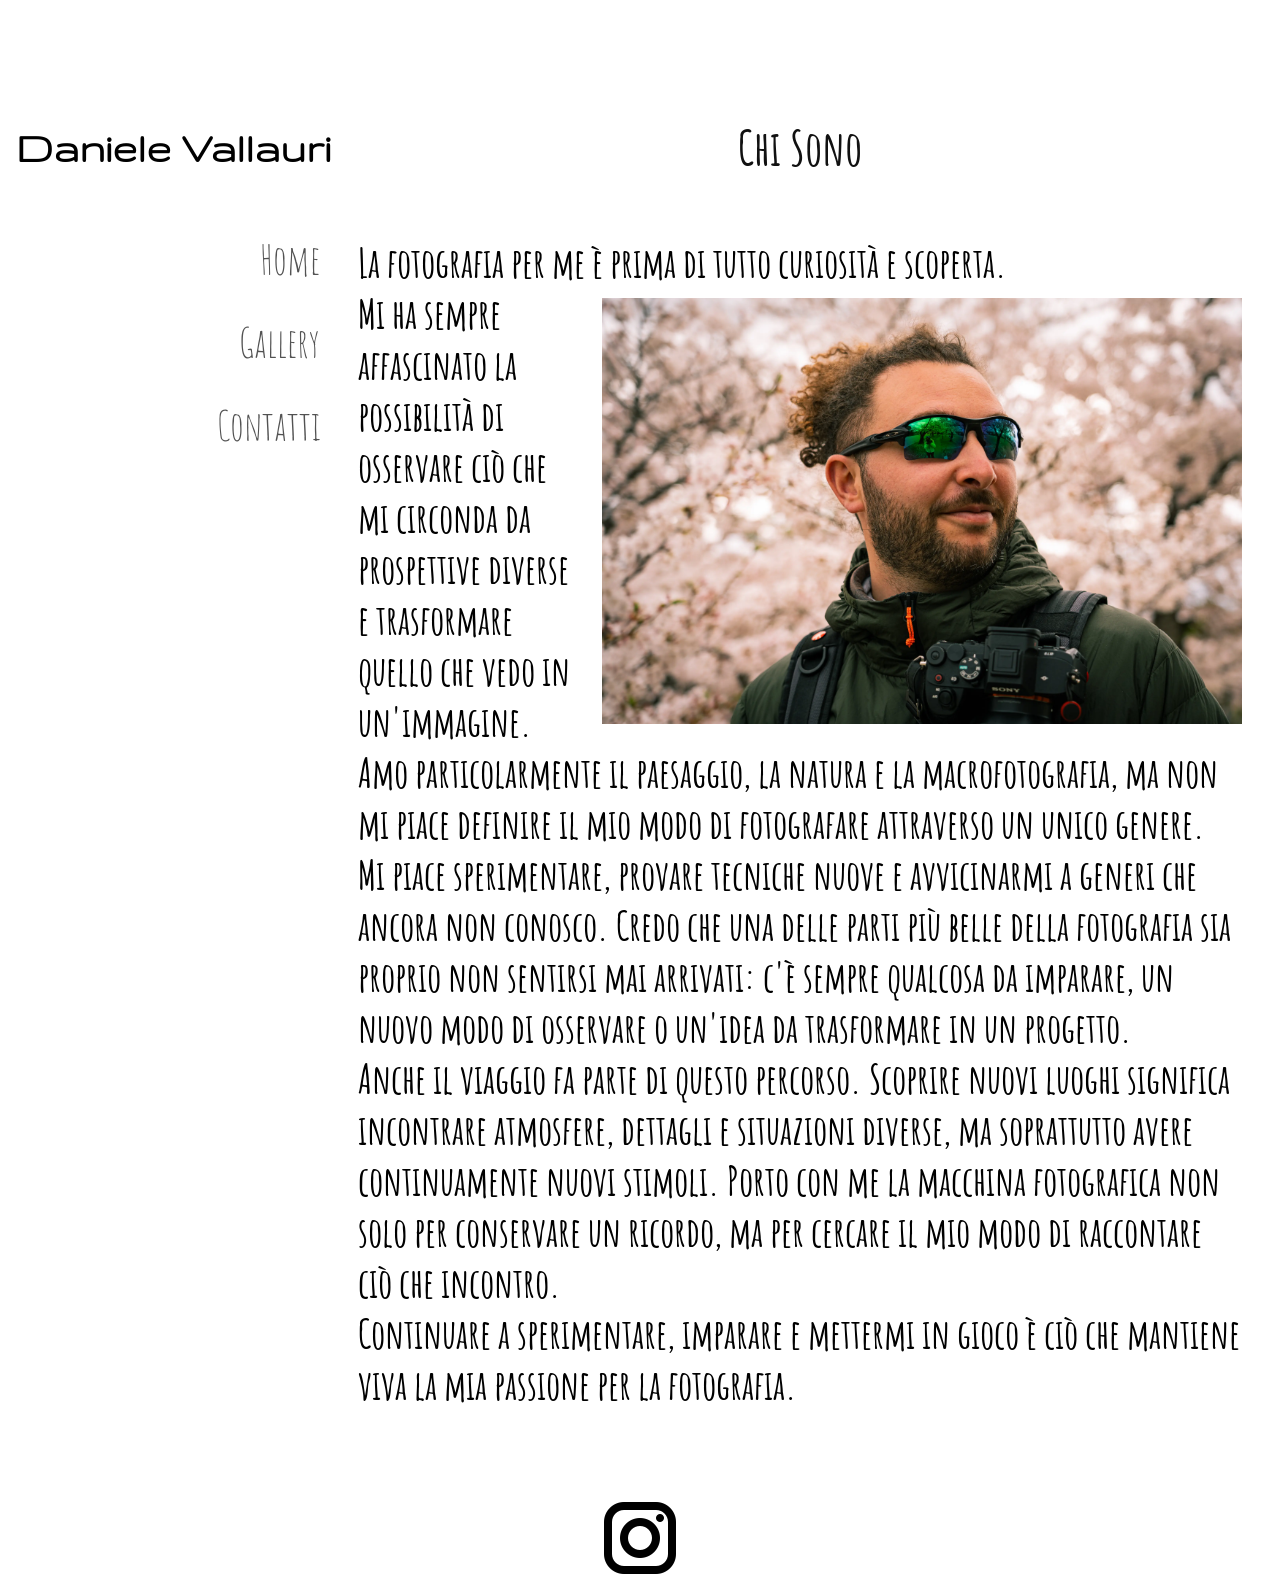
==== src/html/aboutMe.html @ 7fa75a46 "create pag about-me and contact and fix responsitive" ====
<!DOCTYPE html>
<html lang="it">

<head>
    <meta charset="UTF-8">
    <meta name="viewport" content="width=device-width, initial-scale=1.0">
    <title>Daniele Vallauri</title>
    <link rel="stylesheet" href="../css/style.css">
    <link rel="preconnect" href="https://fonts.googleapis.com">
    <link rel="preconnect" href="https://fonts.gstatic.com" crossorigin>
    <link href="https://fonts.googleapis.com/css2?family=Amatic+SC:wght@400;700&family=Gruppo&display=swap"
        rel="stylesheet">
</head>

<body class="about-me-page">
    <main>
        <header>
            <a href="../../index.html">
                <h1 class="site-title">Daniele Vallauri</h1>
            </a>
            <nav class="primary-nav">
                <a href="../../index.html">Home</a>
                <a href="../html/gallery.html">Gallery</a>
                <a href="./contact.html">Contatti</a>
            </nav>
        </header>
        <h2 id="page-title">Chi Sono</h2>
        <section id="about-me-container">
            <div id="about-me-description">La fotografia per me è prima di tutto curiosità e scoperta.
                <img id="photo-about-me" src="../../assets/img/about-me/photo-about-me.webp"> 
                <br>Mi ha sempre affascinato la possibilità di osservare ciò che mi circonda da prospettive diverse e
                trasformare quello che vedo in un'immagine. <br>
                
                Amo particolarmente il paesaggio, la natura e la
                macrofotografia, ma non mi piace definire il mio modo di fotografare attraverso un unico genere.<br>
                Mi piace sperimentare, provare tecniche nuove e avvicinarmi a generi che ancora non conosco. Credo che
                una delle parti più belle della fotografia sia proprio non sentirsi mai arrivati: c'è sempre qualcosa da
                imparare, un nuovo modo di osservare o un'idea da trasformare in un progetto.<br>
                Anche il viaggio fa parte di questo percorso. Scoprire nuovi luoghi significa incontrare atmosfere,
                dettagli e situazioni diverse, ma soprattutto avere continuamente nuovi stimoli. Porto con me la
                macchina fotografica non solo per conservare un ricordo, ma per cercare il mio modo di raccontare ciò
                che incontro.<br>
                Continuare a sperimentare, imparare e mettermi in gioco è ciò che mantiene viva la mia passione per la
                fotografia.
            </div>
            
        </section>
    </main>

    <footer>
        <a href="https://www.instagram.com/v.a.l.l.a.91/?hl=it" target="_blank">
            <img src="../../assets/icon/icons8-instagram-96.png" alt="instagram-icon">
        </a>
    </footer>


    <script src="../js/script.js"></script>
</body>

</html>
---- src/css/style.css ----
/* *,
*::before,
*::after {
    box-sizing: border-box;
} */

body {
    
    margin: 0;
    background-color: white;
    background-image: url("https://www.transparenttextures.com/patterns/concrete-wall.png");
    color: #111;
    font-family: "Segoe UI", Arial, sans-serif;

}

main {
    display: grid;
    grid-template-columns: minmax(15rem, 20rem) minmax(0, 1fr);
    grid-template-areas: 
    "b c c"
    "b c c";
    align-items:start;
    gap: clamp(1.5rem, 3vw, 3rem);
    padding: clamp(2rem, 6vw, 5rem) clamp(1rem, 3vw, 3rem);
    padding-left: 0;
    padding-bottom: 2rem;
}


header{
    grid-area: b;
    min-width: 0;
}



h1 {
    font-family: "Gruppo", sans-serif;
    
    margin-left: 1rem;
    padding: 1rem 0;
    font-size: clamp(1.75rem, 3.5vw, 3rem);
    line-height: 1.1;
    text-align: right;
    white-space: nowrap;
}
h2{
    font-family: "Amatic SC", sans-serif;
    font-size: 3rem;
}

header a {
    font-family: "Amatic SC", sans-serif;
    color: rgb(82, 82, 82);
    font-size: 2.5rem;
    text-align: right;
    text-decoration: none;
}
header a:hover{
    scale: 1.2;
}
.site-title{
    color: black;
}
/*navbar*/
.primary-nav {
    margin-top: 1rem;
    display: flex;
    flex-direction: column;
    align-items: flex-end;
    gap: 2rem;
    padding: 1rem 0;
}


/*gallery-home*/
#img-container-home {

    display: grid;
    grid-template-columns: repeat(auto-fit, minmax(min(16rem, 100%), 1fr));
    gap: clamp(1rem, 2vw, 2rem);
    grid-area: c;

    width: 100%;
    min-width: 0;
    margin-top: 7rem;

}

.img-home {
    display: block;
    width: 100%;
    height: auto;
}
/*footer*/
footer{
    display:flex;
    justify-content: center;
    margin-top: 3rem;
    
}

/*___Page Gallery___*/



#page-title{
    text-align: center;
    grid-area: c;
}
#img-container-gallery {
    display: grid;
    grid-area: c;
    grid-template-columns: repeat(2, minmax(0, 1fr));
    column-gap: 4%;
    align-items: start;
    container-type: inline-size;
    width: 100%;
    min-width: 0;
    margin-top: 10rem;

}

.gallery-column {
    display: flex;
    flex-direction: column;
    gap: 4cqw; /*4% del contenitore */
    min-width: 0;
}

.gallery-column:nth-child(2) {
    padding-top: 10cqw; /*10% del contenitore della gallery*/
}

.img-gallery {
    display: block;
    width: 100%;
    height: auto;
    object-fit: cover;
    flex-shrink: 0;

}
.img-gallery:hover, .img-home:hover{
    scale: 1.05;
    cursor: pointer;
    transition: 400ms;
}
/*light-box*/
.lightbox {
    border: none;
    padding: 0;

    background: transparent;

    max-width: none;
    max-height: none;
}

.lightbox::backdrop {
    background: rgba(0, 0, 0, 0.85);
}

.lightbox-image {
    display: block;

    max-width: 90vw;
    max-height: 90vh;

    object-fit: contain;
}


/*page about me*/
#about-me-container{
    grid-area: c;
    margin-top: 10rem;
    
}
#photo-about-me{
    
    float: right;
    max-width: 40rem;
    margin: 10px 0 15px 25px;
    
}
#about-me-description{
    
    font-family: "Amatic SC", sans-serif;
    font-size: 2.5rem;
    font-weight: 700;
    color: black;


}

/*page contact me*/
#contact-container{
    
    font-family: "Amatic SC", sans-serif;
    margin: 10rem 0 0 10rem;
    grid-area: c;
    font-size: 2rem;


}



/*responsive*/

@media (max-width: 56rem) {
    main {
        grid-template-columns:minmax(0,1fr) ;
         grid-template-areas:
            "b"
            "c";
        
        padding-top: 2rem;
        padding-left: 1.2rem;
    }
    
   

    .gallery-page main {
        grid-template-areas:
            "b"
            "c";
    }
   


    .site-title {
        text-align: left;
    }

    .primary-nav {
        align-items: center;
    }



    #img-container-home {
        margin-top: 0px;

        grid-template-columns: minmax(0,1fr);
       
    }
     #contact-container{
        margin: 10rem 0 0;
        text-align: center;
       

        
    }
    #photo-about-me{
        width: 20rem;
        float: none;
        flex-wrap: nowrap;
    }
 
}
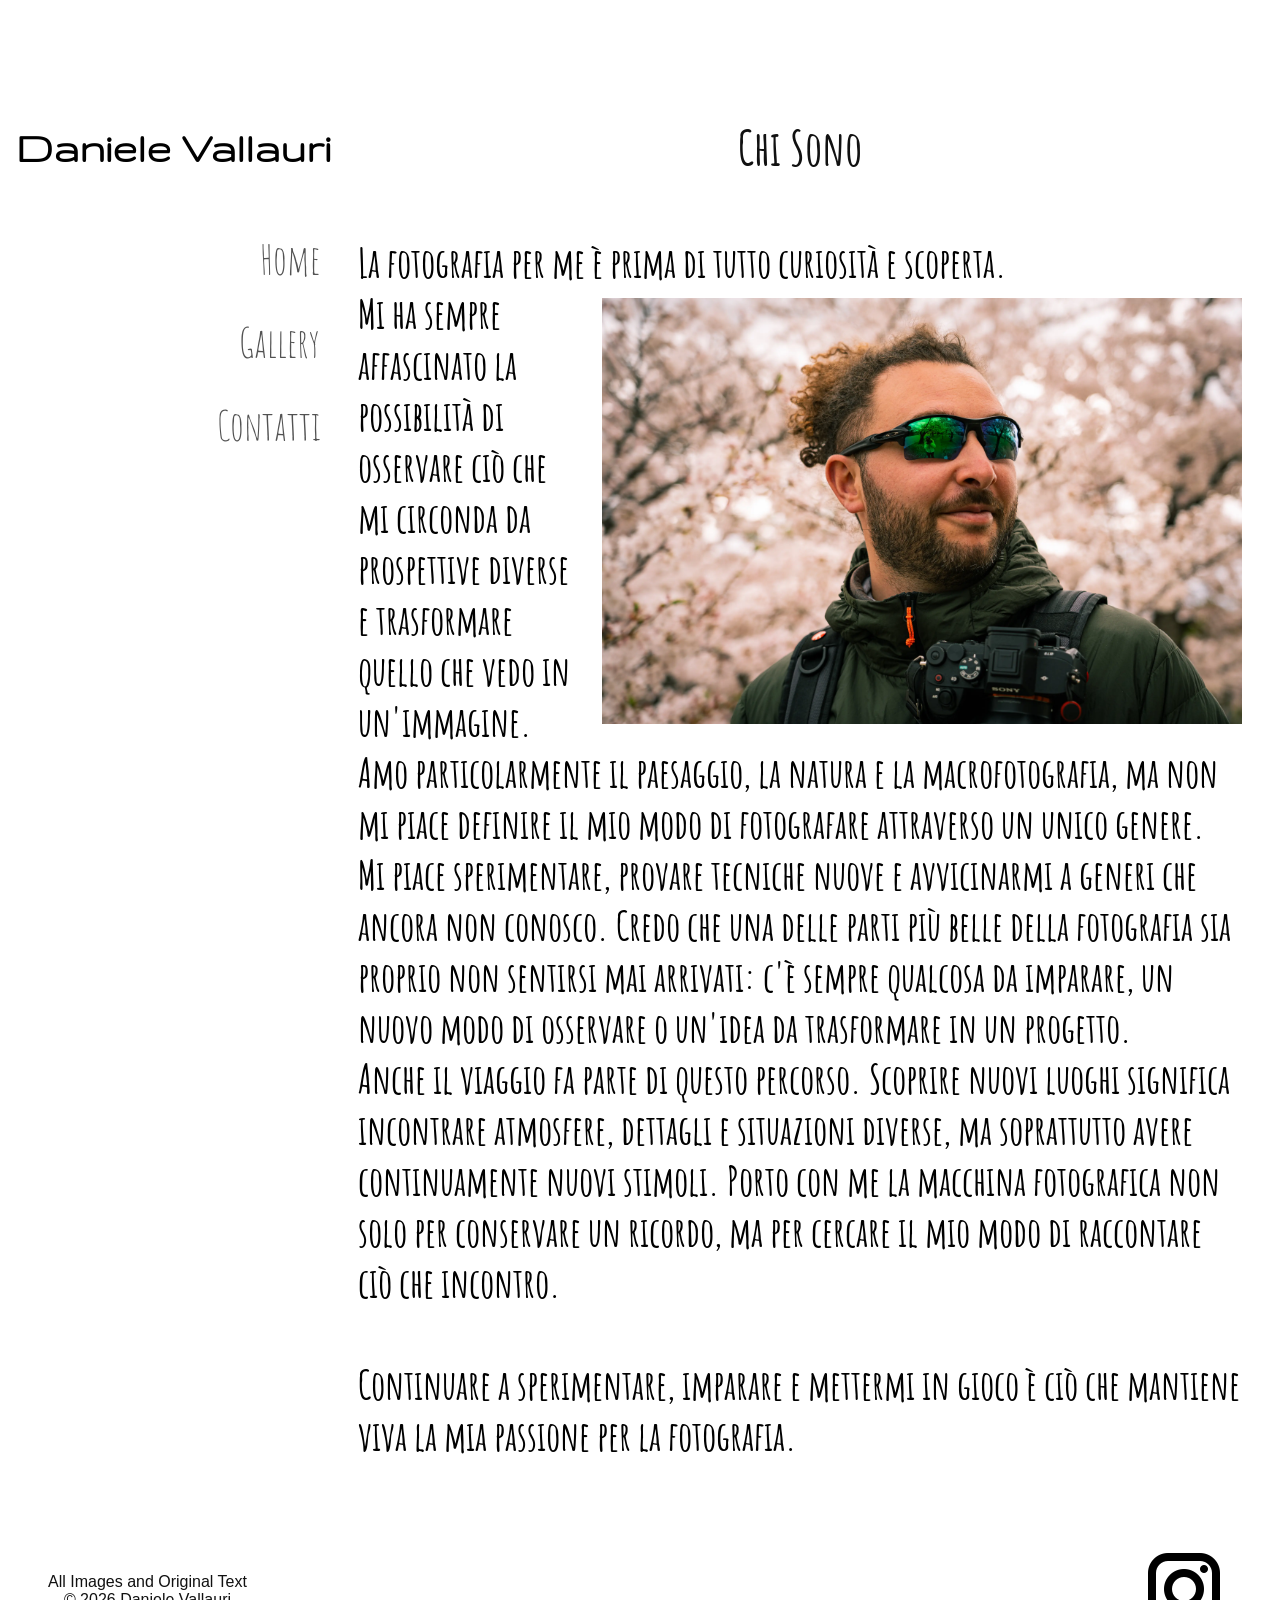
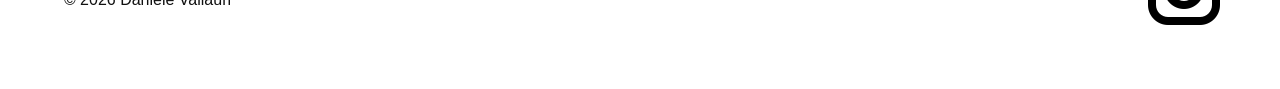
==== commit 19681c4f: "create copiright, remove link font and create a font fold" ====
--- a/src/html/aboutMe.html
+++ b/src/html/aboutMe.html
@@ -6,10 +6,6 @@
     <meta name="viewport" content="width=device-width, initial-scale=1.0">
     <title>Daniele Vallauri</title>
     <link rel="stylesheet" href="../css/style.css">
-    <link rel="preconnect" href="https://fonts.googleapis.com">
-    <link rel="preconnect" href="https://fonts.gstatic.com" crossorigin>
-    <link href="https://fonts.googleapis.com/css2?family=Amatic+SC:wght@400;700&family=Gruppo&display=swap"
-        rel="stylesheet">
 </head>
 
 <body class="about-me-page">
@@ -27,10 +23,10 @@
         <h2 id="page-title">Chi Sono</h2>
         <section id="about-me-container">
             <div id="about-me-description">La fotografia per me è prima di tutto curiosità e scoperta.
-                <img id="photo-about-me" src="../../assets/img/about-me/photo-about-me.webp"> 
+                <img id="photo-about-me" src="../../assets/img/about-me/photo-about-me.webp">
                 <br>Mi ha sempre affascinato la possibilità di osservare ciò che mi circonda da prospettive diverse e
                 trasformare quello che vedo in un'immagine. <br>
-                
+
                 Amo particolarmente il paesaggio, la natura e la
                 macrofotografia, ma non mi piace definire il mio modo di fotografare attraverso un unico genere.<br>
                 Mi piace sperimentare, provare tecniche nuove e avvicinarmi a generi che ancora non conosco. Credo che
@@ -39,15 +35,19 @@
                 Anche il viaggio fa parte di questo percorso. Scoprire nuovi luoghi significa incontrare atmosfere,
                 dettagli e situazioni diverse, ma soprattutto avere continuamente nuovi stimoli. Porto con me la
                 macchina fotografica non solo per conservare un ricordo, ma per cercare il mio modo di raccontare ciò
-                che incontro.<br>
+                che incontro.<br><br>
                 Continuare a sperimentare, imparare e mettermi in gioco è ciò che mantiene viva la mia passione per la
                 fotografia.
             </div>
-            
+
         </section>
     </main>
 
     <footer>
+        <div>
+            All Images and Original Text<br>
+            © 2026 Daniele Vallauri
+        </div>
         <a href="https://www.instagram.com/v.a.l.l.a.91/?hl=it" target="_blank">
             <img src="../../assets/icon/icons8-instagram-96.png" alt="instagram-icon">
         </a>
--- a/src/css/style.css
+++ b/src/css/style.css
@@ -60,6 +60,7 @@
 header a:hover{
     scale: 1.2;
 }
+
 .site-title{
     color: black;
 }
@@ -93,11 +94,15 @@
     width: 100%;
     height: auto;
 }
+
 /*footer*/
 footer{
     display:flex;
-    justify-content: center;
-    margin-top: 3rem;
+    justify-content:space-between;
+    margin: 3rem;
+    text-align: center;
+    align-items: center;
+    
     
 }
 
@@ -205,7 +210,27 @@
 
 }
 
-
+/*font*/
+@font-face {
+    font-family: "Amatic SC";
+    src: url("../../assets/font/Amatic_SC/AmaticSC-Regular.ttf") format("truetype");
+    font-weight: 400;
+    font-style: normal;
+}
+
+@font-face {
+    font-family: "Amatic SC";
+    src: url("../../assets/font/Amatic_SC/AmaticSC-Bold.ttf") format("truetype");
+    font-weight: 700;
+    font-style: normal;
+}
+
+@font-face {
+    font-family: "Gruppo";
+    src: url("../../assets/font/Gruppo/Gruppo-Regular.ttf") format("truetype");
+    font-weight: 400;
+    font-style: normal;
+}
 
 /*responsive*/
 
@@ -260,3 +285,4 @@
     }
  
 }
+
